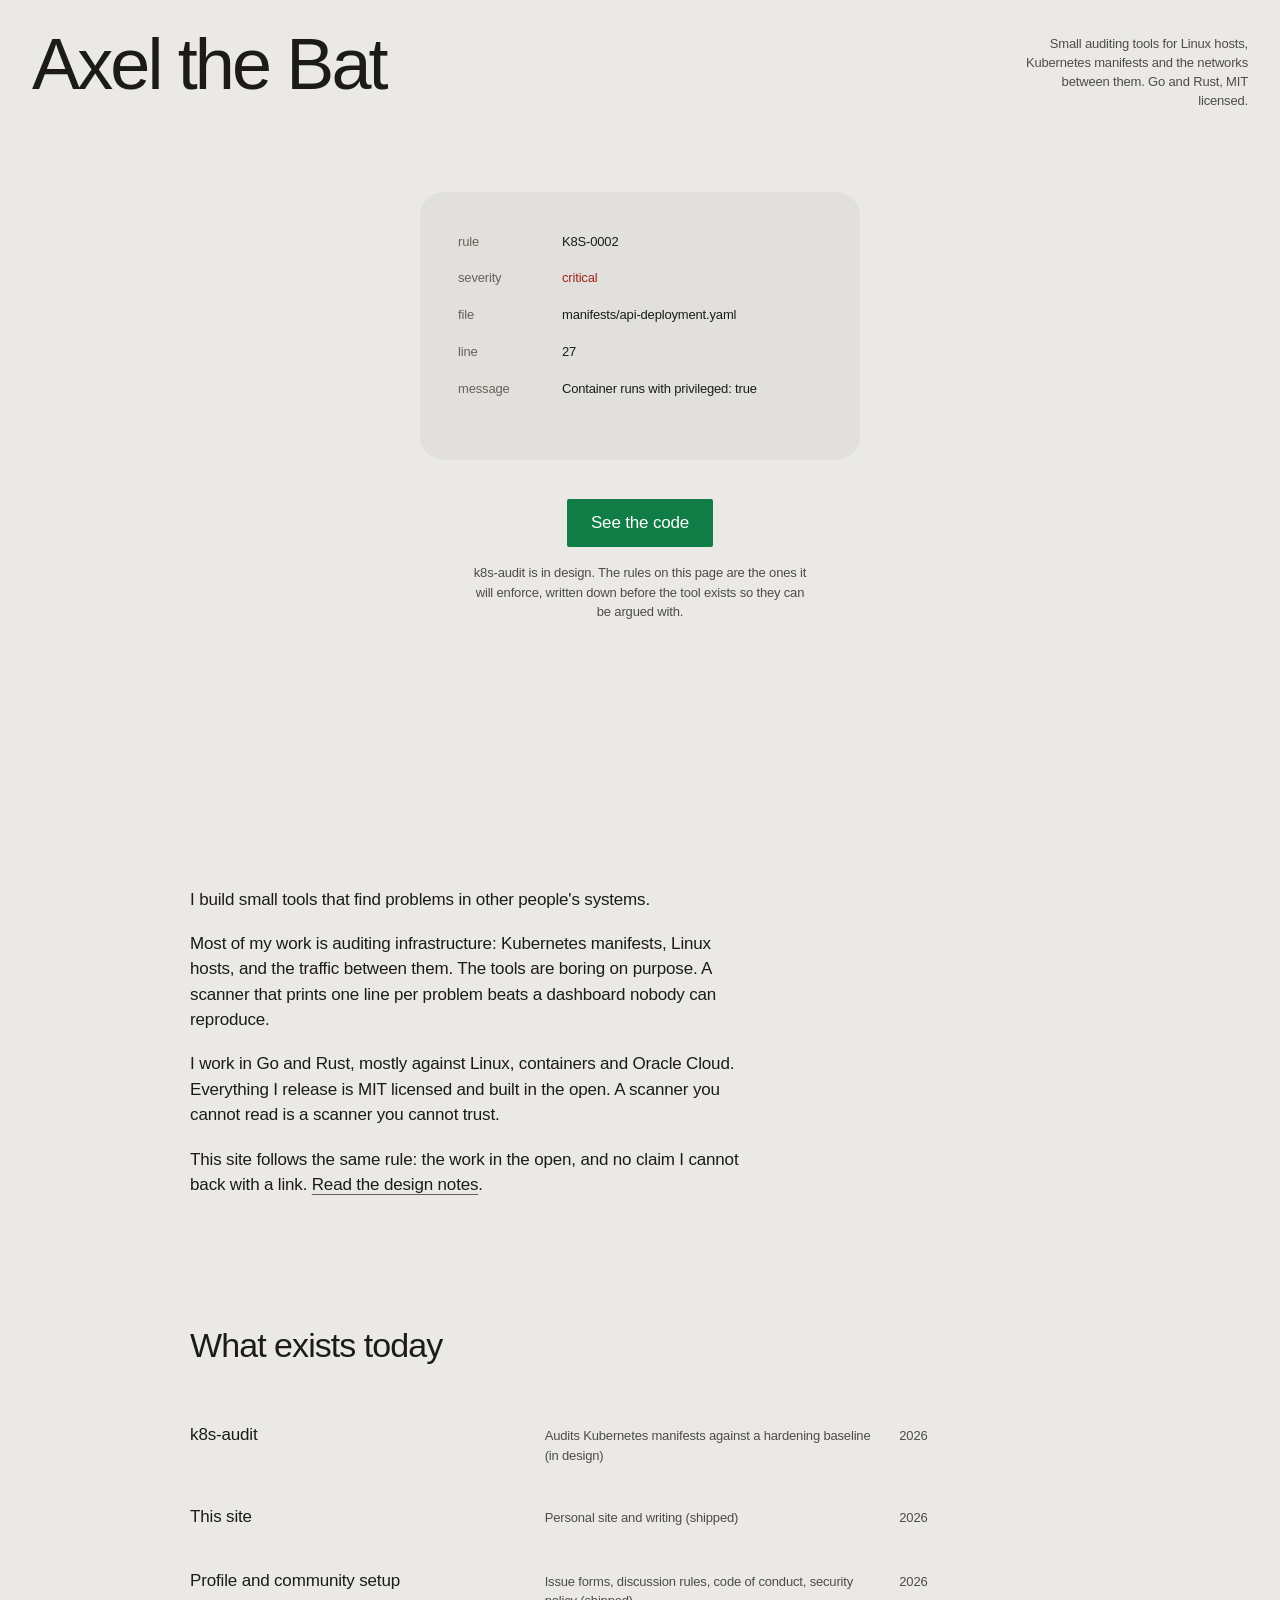
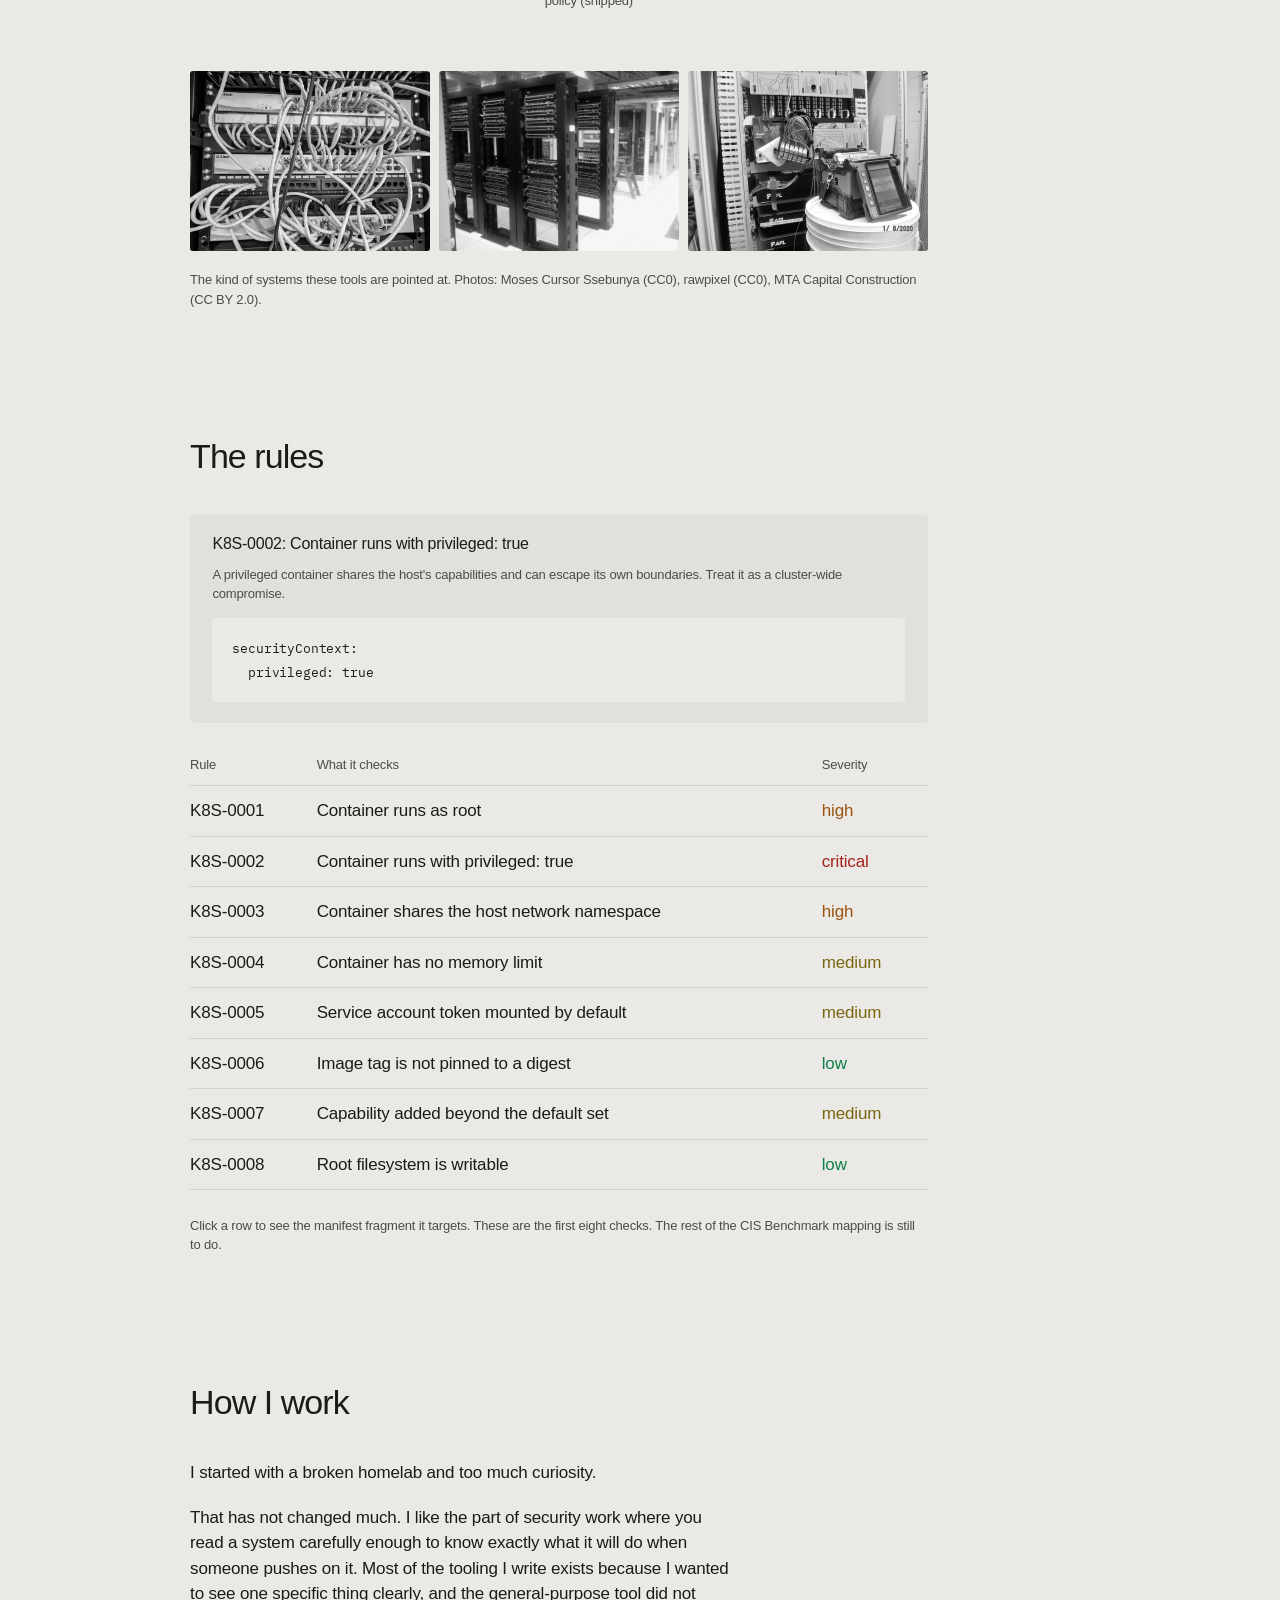
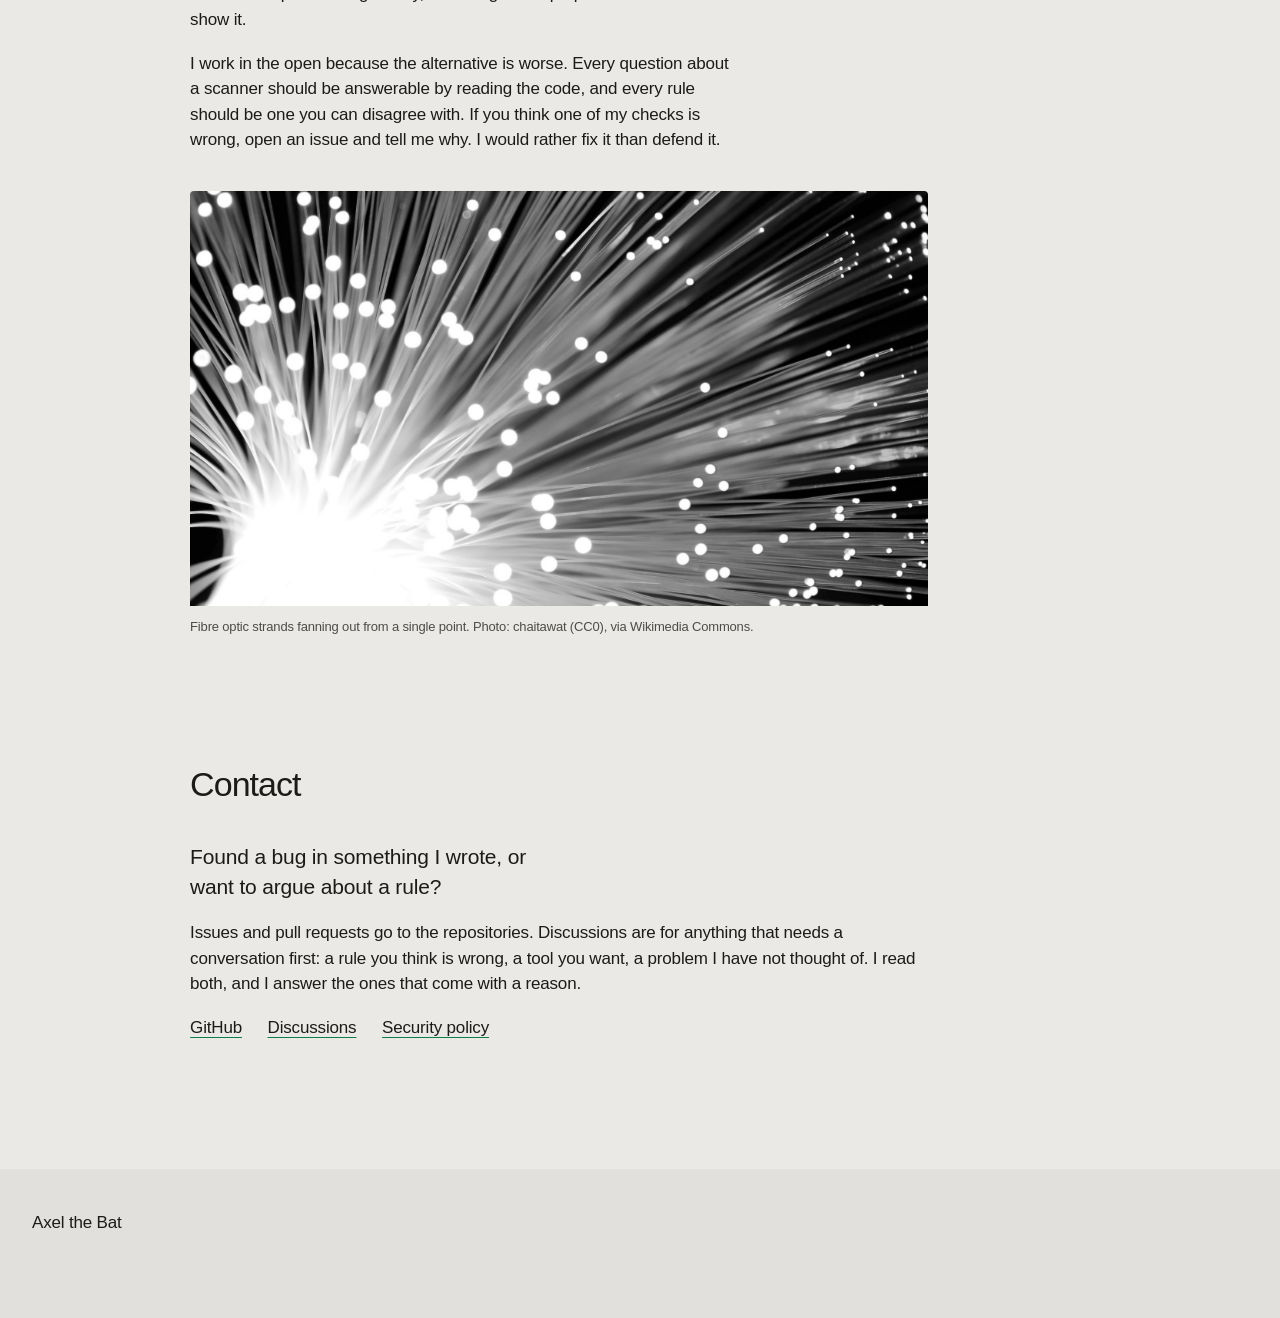
==== index.html @ c0fb5210 "Add personal site and the first design note Home page built around a finding from the k8s-audit rule" ====
<!DOCTYPE html>
<html lang="en">
<head>
<meta charset="utf-8">
<meta name="viewport" content="width=device-width, initial-scale=1">
<title>Axel the Bat: security tooling for Linux, Kubernetes and networks</title>
<meta name="description" content="Axel builds small auditing tools in Go and Rust for Linux hosts, Kubernetes manifests and the networks between them. Everything MIT licensed and built in the open.">
<meta property="og:type" content="website">
<meta property="og:title" content="Axel the Bat: security tooling">
<meta property="og:description" content="Small auditing tools for Linux, Kubernetes and networks. Go and Rust, MIT licensed.">
<meta name="theme-color" content="#eae9e6">

<link rel="preconnect" href="https://api.fontshare.com">
<link rel="preconnect" href="https://cdn.fontshare.com" crossorigin>
<link href="https://api.fontshare.com/v2/css?f[]=switzer@400,500&display=swap" rel="stylesheet">
<link rel="preconnect" href="https://fonts.googleapis.com">
<link rel="preconnect" href="https://fonts.gstatic.com" crossorigin>
<link href="https://fonts.googleapis.com/css2?family=IBM+Plex+Mono:wght@400&display=swap" rel="stylesheet"> <!-- taste-skill-ignore: a monoespacada so e usada dentro de bloco de codigo real -->
<link rel="stylesheet" href="assets/style.css">
</head>
<body>

<div class="page">

  <header class="top">
    <h1 class="wordmark" data-reveal>Axel the Bat</h1>
    <p class="tagline" data-reveal>Small auditing tools for Linux hosts, Kubernetes manifests and the networks between them. Go and Rust, MIT licensed.</p>
  </header>

  <main>

    <section class="hero">
      <div class="plinth" data-reveal>

        <!-- finding: o formato de saida que o k8s-audit vai produzir -->
        <div class="finding" data-active="true">
          <dl>
            <div class="row"><dt>rule</dt><dd class="id">K8S-0002</dd></div>
            <div class="row"><dt>severity</dt><dd class="sev sev-critical">critical</dd></div>
            <div class="row"><dt>file</dt><dd>manifests/api-deployment.yaml</dd></div>
            <div class="row"><dt>line</dt><dd>27</dd></div>
            <div class="row"><dt>message</dt><dd>Container runs with privileged: true</dd></div>
          </dl>
        </div>

        <div class="finding">
          <dl>
            <div class="row"><dt>rule</dt><dd class="id">K8S-0003</dd></div>
            <div class="row"><dt>severity</dt><dd class="sev sev-high">high</dd></div>
            <div class="row"><dt>file</dt><dd>manifests/api-deployment.yaml</dd></div>
            <div class="row"><dt>line</dt><dd>28</dd></div>
            <div class="row"><dt>message</dt><dd>Container shares the host network namespace</dd></div>
          </dl>
        </div>

        <div class="finding">
          <dl>
            <div class="row"><dt>rule</dt><dd class="id">K8S-0004</dd></div>
            <div class="row"><dt>severity</dt><dd class="sev sev-medium">medium</dd></div>
            <div class="row"><dt>file</dt><dd>manifests/api-deployment.yaml</dd></div>
            <div class="row"><dt>line</dt><dd>34</dd></div>
            <div class="row"><dt>message</dt><dd>Container has no memory limit</dd></div>
          </dl>
        </div>

      </div>

      <a class="hero-action" href="https://github.com/Axelthebat" data-reveal>See the code</a>
      <p class="hero-note" data-reveal>k8s-audit is in design. The rules on this page are the ones it will enforce, written down before the tool exists so they can be argued with.</p>
    </section>

    <section class="section intro">
      <div class="column">
        <p data-reveal>I build small tools that find problems in other people's systems.</p>
        <p data-reveal>Most of my work is auditing infrastructure: Kubernetes manifests, Linux hosts, and the traffic between them. The tools are boring on purpose. A scanner that prints one line per problem beats a dashboard nobody can reproduce.</p>
        <p data-reveal>I work in Go and Rust, mostly against Linux, containers and Oracle Cloud. Everything I release is MIT licensed and built in the open. A scanner you cannot read is a scanner you cannot trust.</p>
        <p data-reveal>This site follows the same rule: the work in the open, and no claim I cannot back with a link. <a href="blog/">Read the design notes</a>.</p>
      </div>
    </section>

    <section class="section">
      <h2 data-reveal>What exists today</h2>
      <div class="ledger">
        <div class="ledger-row" data-reveal>
          <span class="name">k8s-audit</span>
          <span class="kind">Audits Kubernetes manifests against a hardening baseline (in design)</span>
          <span class="year">2026</span>
        </div>
        <div class="ledger-row" data-reveal>
          <span class="name">This site</span>
          <span class="kind">Personal site and writing (shipped)</span>
          <span class="year">2026</span>
        </div>
        <div class="ledger-row" data-reveal>
          <span class="name">Profile and community setup</span>
          <span class="kind">Issue forms, discussion rules, code of conduct, security policy (shipped)</span>
          <span class="year">2026</span>
        </div>

        <div class="strip">
          <figure data-reveal>
            <img src="assets/a-messy-network-server-room-showing-wires.jpg" width="1542" height="2048" loading="lazy" decoding="async" alt="A rack of network switches with dozens of white ethernet cables patched into the front panel">
          </figure>
          <figure data-reveal>
            <img src="assets/free-computer-server-room-image.webp" width="1024" height="768" loading="lazy" decoding="async" alt="Rows of black server racks with blue cabling in a data centre">
          </figure>
          <figure data-reveal>
            <img src="assets/splicing-of-the-fiber-optic-cables-for.jpg" width="1920" height="1440" loading="lazy" decoding="async" alt="A fibre optic patch panel with a fibre fusion splicer open in front of it">
          </figure>
        </div>
        <p class="small muted" style="margin-top:1.2rem">The kind of systems these tools are pointed at. Photos: Moses Cursor Ssebunya (CC0), rawpixel (CC0), MTA Capital Construction (CC BY 2.0).</p>
      </div>
    </section>

    <section class="section">
      <h2 data-reveal>The rules</h2>
      <div class="ledger">
        <div class="rule-detail" id="rule-detail" data-reveal>
          <h3 id="detail-title">K8S-0002: Container runs with privileged: true</h3>
          <p class="small muted" id="detail-message">A privileged container shares the host's capabilities and can escape its own boundaries. Treat it as a cluster-wide compromise.</p>
          <pre><code id="detail-fragment">securityContext:
  privileged: true</code></pre>
        </div>

        <table class="rules" data-reveal>
          <thead>
            <tr><th scope="col">Rule</th><th scope="col">What it checks</th><th scope="col">Severity</th></tr>
          </thead>
          <tbody id="rules-body">
            <tr data-rule="K8S-0001" data-severity="high" data-check="Container runs as root" data-message="The container starts as uid 0. Give it a runAsNonRoot user instead." data-fragment="securityContext:
  runAsUser: 0">
              <td class="rid">K8S-0001</td><td>Container runs as root</td><td class="sev sev-high">high</td>
            </tr>
            <tr data-rule="K8S-0002" data-severity="critical" data-check="Container runs with privileged: true" data-message="A privileged container shares the host's capabilities and can escape its own boundaries. Treat it as a cluster-wide compromise." data-fragment="securityContext:
  privileged: true">
              <td class="rid">K8S-0002</td><td>Container runs with privileged: true</td><td class="sev sev-critical">critical</td>
            </tr>
            <tr data-rule="K8S-0003" data-severity="high" data-check="Container shares the host network namespace" data-message="hostNetwork: true puts the container directly on the node's interfaces, with no network policy able to separate it." data-fragment="spec:
  hostNetwork: true">
              <td class="rid">K8S-0003</td><td>Container shares the host network namespace</td><td class="sev sev-high">high</td>
            </tr>
            <tr data-rule="K8S-0004" data-severity="medium" data-check="Container has no memory limit" data-message="Without a limit one process can exhaust the node's memory and take every pod on it down." data-fragment="resources:
  limits:
    memory: 512Mi">
              <td class="rid">K8S-0004</td><td>Container has no memory limit</td><td class="sev sev-medium">medium</td>
            </tr>
            <tr data-rule="K8S-0005" data-severity="medium" data-check="Service account token mounted by default" data-message="The default token is readable by anything that can exec into the container. Turn the automount off." data-fragment="automountServiceAccountToken: false">
              <td class="rid">K8S-0005</td><td>Service account token mounted by default</td><td class="sev sev-medium">medium</td>
            </tr>
            <tr data-rule="K8S-0006" data-severity="low" data-check="Image tag is not pinned to a digest" data-message="A floating tag means the image that runs today may not be the image that runs tomorrow." data-fragment="image: ghcr.io/acme/api:latest">
              <td class="rid">K8S-0006</td><td>Image tag is not pinned to a digest</td><td class="sev sev-low">low</td>
            </tr>
            <tr data-rule="K8S-0007" data-severity="medium" data-check="Capability added beyond the default set" data-message="Extra capabilities widen the attack surface of a container escape. Add only what the workload needs." data-fragment="securityContext:
  capabilities:
    add: [NET_ADMIN]">
              <td class="rid">K8S-0007</td><td>Capability added beyond the default set</td><td class="sev sev-medium">medium</td>
            </tr>
            <tr data-rule="K8S-0008" data-severity="low" data-check="Root filesystem is writable" data-message="readOnlyRootFilesystem removes the usual place a dropped payload is written and executed from." data-fragment="securityContext:
  readOnlyRootFilesystem: false">
              <td class="rid">K8S-0008</td><td>Root filesystem is writable</td><td class="sev sev-low">low</td>
            </tr>
          </tbody>
        </table>
        <p class="small muted">Click a row to see the manifest fragment it targets. These are the first eight checks. The rest of the CIS Benchmark mapping is still to do.</p>
      </div>
    </section>

    <section class="section">
      <h2 data-reveal>How I work</h2>
      <div class="ledger">
        <div class="letter">
          <p data-reveal>I started with a broken homelab and too much curiosity.</p>
          <p data-reveal>That has not changed much. I like the part of security work where you read a system carefully enough to know exactly what it will do when someone pushes on it. Most of the tooling I write exists because I wanted to see one specific thing clearly, and the general-purpose tool did not show it.</p>
          <p data-reveal>I work in the open because the alternative is worse. Every question about a scanner should be answerable by reading the code, and every rule should be one you can disagree with. If you think one of my checks is wrong, open an issue and tell me why. I would rather fix it than defend it.</p>
        </div>

        <figure class="figure-wide" data-reveal>
          <img src="assets/fiber-optical-cable.jpg" width="1920" height="1280" loading="lazy" decoding="async" alt="A bundle of fibre optic strands fanning out from a bright point, lit against a dark background">
          <figcaption>Fibre optic strands fanning out from a single point. Photo: chaitawat (CC0), via Wikimedia Commons.</figcaption>
        </figure>
      </div>
    </section>

    <section class="section">
      <h2 data-reveal>Contact</h2>
      <div class="ledger">
        <p class="contact-line" data-reveal>Found a bug in something I wrote, or want to argue about a rule?</p>
        <p data-reveal>Issues and pull requests go to the repositories. Discussions are for anything that needs a conversation first: a rule you think is wrong, a tool you want, a problem I have not thought of. I read both, and I answer the ones that come with a reason.</p>
        <div class="contact-links" data-reveal>
          <a href="https://github.com/Axelthebat">GitHub</a>
          <a href="https://github.com/Axelthebat/Axelthebat/discussions">Discussions</a>
          <a href="https://github.com/Axelthebat/Axelthebat/security/policy">Security policy</a>
        </div>
      </div>
    </section>

  </main>

</div>

<footer class="footer">
  <div class="page">
    <span class="footer-name" data-reveal>Axel the Bat</span>
    <span class="footer-note" data-reveal>Brazil. Plain HTML, CSS and one script file, no build step.</span>
  </div>
</footer>

<script src="assets/site.js" defer></script>
</body>
</html>
---- assets/style.css ----
/* Site do Axel the Bat. Paleta de osso com um acento verde.
   Switzer no texto, uma monoespacada so dentro de bloco de codigo. */

:root {
  color-scheme: light;

  /* cor */
  --bg: #eae9e6;
  --surface: #e1e0dc;
  --surface-2: #d3d2cd;
  --ink: #1c1b19;
  --muted: #4e4c47;
  --faint: #656359;
  --accent: #0f7d45;
  --accent-ink: #ffffff;

  /* severidade: dado, nao decoracao */
  --sev-critical: #a3231b;
  --sev-high: #99550f;
  --sev-medium: #7a6510;
  --sev-low: #0f7d45;

  /* tipo */
  --step-small: 0.8125rem;
  --step-body: 1.0625rem;
  --step-lead: 1.3125rem;
  --step-head: clamp(1.5rem, 1.15rem + 1.5vw, 2.125rem);
  --step-display: clamp(2.75rem, 1.5rem + 4.2vw, 4.5rem);

  --sans: "Switzer", -apple-system, BlinkMacSystemFont, "Segoe UI", Helvetica, Arial, sans-serif;

  /* medida */
  --gutter: 32px;
  --offset: 13%;
}

@media (max-width: 640px) {
  :root { --gutter: 20px; --offset: 0; }
}

* { box-sizing: border-box; }

html { -webkit-text-size-adjust: 100%; scroll-behavior: smooth; }

body {
  margin: 0;
  background: var(--bg);
  color: var(--ink);
  font-family: var(--sans);
  font-size: var(--step-body);
  line-height: 1.5;
  letter-spacing: -0.01em;
  -webkit-font-smoothing: antialiased;
  text-rendering: optimizeLegibility;
}

a { color: var(--ink); text-decoration: underline; text-decoration-color: var(--faint); text-underline-offset: 4px; }
a:hover { text-decoration-color: var(--accent); }

:focus-visible {
  outline: 2px solid var(--accent);
  outline-offset: 3px;
  border-radius: 2px;
}

img { max-width: 100%; height: auto; display: block; }

/* a monoespacada aparece so dentro de bloco de codigo real */
code, pre { font-family: "IBM Plex Mono", ui-monospace, SFMono-Regular, Menlo, Consolas, monospace; font-size: 0.875em; }

code {
  background: var(--surface);
  padding: 0.1em 0.34em;
  border-radius: 3px;
}

pre {
  background: var(--surface);
  padding: 18px 20px;
  border-radius: 4px;
  overflow-x: auto;
  line-height: 1.6;
}
pre code { background: none; padding: 0; }

h1, h2, h3 {
  font-weight: 500;
  line-height: 1.15;
  letter-spacing: -0.028em;
  margin: 0;
}
h1 { font-size: var(--step-head); }
h2 { font-size: var(--step-head); }
h3 { font-size: var(--step-body); letter-spacing: -0.015em; }

p { margin: 0 0 1.1em; }
p:last-child { margin-bottom: 0; }

ul { margin: 0 0 1.1em; padding-left: 1.2em; }
li { margin-bottom: 0.35em; }
li::marker { color: var(--faint); }

.lead { font-size: var(--step-lead); line-height: 1.45; }
.muted { color: var(--muted); }
.small { font-size: var(--step-small); }

/* estrutura */

.page { padding: 0 var(--gutter); }

/* coluna de texto: measure curto, alinhada a 13% da viewport */
.column { max-width: 58ch; margin-left: var(--offset); }

/* coluna larga: tabelas, fotos e listas */
.ledger { max-width: 78ch; margin-left: var(--offset); }

@media (max-width: 900px) {
  .column, .ledger { margin-left: 0; }
}

.section { padding: 6rem 0 0; }

@media (min-width: 900px) {
  .section { padding: 8rem 0 0; }
}

.section > h2 { margin-bottom: 2.4rem; max-width: 78ch; margin-left: var(--offset); }

/* cabecalho */

.top {
  display: flex;
  align-items: flex-start;
  justify-content: space-between;
  gap: 2.5rem;
  padding: 1.8rem 0 0;
}

.wordmark {
  font-size: var(--step-display);
  font-weight: 500;
  line-height: 0.98;
  letter-spacing: -0.04em;
  text-decoration: none;
  color: var(--ink);
  margin: 0;
}
.wordmark:hover { text-decoration: none; color: var(--accent); }

.tagline {
  font-size: var(--step-small);
  line-height: 1.45;
  color: var(--muted);
  max-width: 32ch;
  text-align: right;
  margin: 0.4rem 0 0;
}

@media (max-width: 760px) {
  .top { flex-direction: column; gap: 1rem; }
  .tagline { text-align: left; max-width: 46ch; margin: 0; }
}

/* heroi */

.hero {
  display: flex;
  flex-direction: column;
  align-items: center;
  min-height: 72vh;
  padding: 6vh 0 0;
}

@media (min-width: 900px) {
  .hero { padding-top: 9vh; }
}

.plinth {
  width: min(440px, 74vw);
  min-height: 200px;
  background: var(--surface);
  border-radius: 24px;
  padding: 32px 38px;
  display: grid;
}

.finding {
  grid-area: 1 / 1;
  align-content: start;
  opacity: 0;
  transition: opacity 420ms ease;
  pointer-events: none;
}

.finding[data-active="true"] { opacity: 1; pointer-events: auto; }

.finding dl { margin: 0; }

.finding .row {
  display: grid;
  grid-template-columns: 5.5rem 1fr;
  gap: 0.1rem 1rem;
  padding: 0.5rem 0;
}

.finding dt {
  font-size: var(--step-small);
  color: var(--faint);
  line-height: 1.6;
}

.finding dd {
  margin: 0;
  font-size: var(--step-small);
  line-height: 1.6;
  overflow-wrap: anywhere;
}

.finding .id { font-weight: 500; }
.finding .sev { font-weight: 500; }
.sev-critical { color: var(--sev-critical); }
.sev-high { color: var(--sev-high); }
.sev-medium { color: var(--sev-medium); }
.sev-low { color: var(--sev-low); }

.hero-action {
  margin-top: 2.4rem;
  display: inline-block;
  background: var(--accent);
  color: var(--accent-ink);
  font-size: var(--step-body);
  font-weight: 500;
  text-decoration: none;
  padding: 0.72rem 1.5rem;
  border-radius: 2px;
  transition: background 140ms ease, transform 140ms ease;
}
.hero-action:hover { background: #0b6337; text-decoration: none; transform: translateY(-1px); }

.hero-note {
  margin: 1rem 0 0;
  font-size: var(--step-small);
  color: var(--muted);
  text-align: center;
  max-width: 46ch;
}

/* introducao */

.intro p + p { margin-top: 0; }
.intro p:first-child { font-weight: 500; }

/* ledger de trabalhos */

.ledger-row {
  display: grid;
  grid-template-columns: 1fr 1fr auto;
  gap: 1rem;
  align-items: baseline;
  padding: 1.2rem 0.7rem;
  margin: 0 -0.7rem;
  transition: background 140ms ease;
}
.ledger-row:hover { background: var(--surface); }

.ledger-row .name { font-weight: 500; }
.ledger-row .name a { text-decoration: none; }
.ledger-row .name a:hover { color: var(--accent); }
.ledger-row .kind { font-size: var(--step-small); color: var(--muted); }
.ledger-row .year { font-size: var(--step-small); color: var(--muted); font-variant-numeric: tabular-nums; }

@media (max-width: 620px) {
  .ledger-row { grid-template-columns: 1fr auto; }
  .ledger-row .kind { grid-column: 1 / -1; }
}

.strip {
  display: grid;
  grid-template-columns: repeat(3, 1fr);
  gap: 0.6rem;
  margin-top: 2.6rem;
}

.strip figure { margin: 0; overflow: hidden; border-radius: 3px; }
.strip img {
  width: 100%;
  aspect-ratio: 4 / 3;
  object-fit: cover;
  filter: grayscale(1);
  transition: transform 400ms ease;
}
.strip figure:hover img { transform: scale(1.04); }

@media (max-width: 620px) {
  .strip { grid-template-columns: 1fr; }
}

/* tabela de regras */

.rules { width: 100%; border-collapse: collapse; margin: 0 0 1.6rem; }

.rules th {
  text-align: left;
  font-weight: 500;
  font-size: var(--step-small);
  color: var(--muted);
  padding: 0 1rem 0.7rem 0;
  border-bottom: 1px solid var(--surface-2);
}

.rules td {
  padding: 0.75rem 1rem 0.75rem 0;
  border-bottom: 1px solid var(--surface-2);
  vertical-align: top;
}

.rules tbody tr { cursor: pointer; }
.rules tbody tr:hover td,
.rules tbody tr[data-selected="true"] td { background: var(--surface); }
.rules tbody tr[data-selected="true"] td:first-child { color: var(--accent); }

.rules .rid { font-weight: 500; white-space: nowrap; }
.rules .sev { font-weight: 500; white-space: nowrap; }

.rule-detail {
  background: var(--surface);
  border-radius: 4px;
  padding: 1.3rem 1.4rem;
  margin-bottom: 2rem;
}
.rule-detail h3 { margin-bottom: 0.7rem; font-size: 1rem; }
.rule-detail pre { background: var(--bg); margin: 0.8rem 0 0; }

/* texto corrido */

.letter { max-width: 58ch; }
.letter p + p { margin-top: 0; }
.letter p:first-child { font-weight: 500; }

.figure-wide {
  margin: 2.4rem 0 0;
  max-width: 78ch;
  overflow: hidden;
  border-radius: 4px;
}
.figure-wide img {
  width: 100%;
  aspect-ratio: 16 / 9;
  object-fit: cover;
  filter: grayscale(1);
  animation: drift 26s ease-in-out infinite alternate;
}
.figure-wide figcaption {
  font-size: var(--step-small);
  color: var(--muted);
  margin-top: 0.7rem;
  line-height: 1.5;
}

/* a foto anda devagar, para a pagina nao ficar parada */
@keyframes drift {
  from { transform: scale(1); }
  to { transform: scale(1.07); }
}

/* contato */

.contact-line {
  font-size: var(--step-lead);
  line-height: 1.4;
  max-width: 32ch;
  margin-bottom: 1.2rem;
}

.contact-links { display: flex; flex-wrap: wrap; gap: 1.6rem; font-size: var(--step-body); }
.contact-links a { text-decoration-color: var(--accent); }

/* rodape */

.footer {
  margin-top: 8rem;
  background: var(--surface);
  padding: 2.6rem 0 3.2rem;
}

.footer-name {
  display: block;
  font-size: var(--step-body);
  color: var(--ink);
  margin-bottom: 0.35rem;
}

.footer-note { font-size: var(--step-small); color: var(--muted); }

/* utilitarios */

.visually-hidden {
  position: absolute;
  width: 1px; height: 1px;
  margin: -1px; padding: 0;
  overflow: hidden;
  clip: rect(0 0 0 0);
  white-space: nowrap;
  border: 0;
}

.back {
  display: inline-block;
  font-size: var(--step-small);
  color: var(--muted);
  text-decoration: none;
  margin-bottom: 2.4rem;
}
.back:hover { color: var(--accent); text-decoration: none; }

.post-list { list-style: none; padding: 0; margin: 0; max-width: 46ch; }
.post-list li { padding: 1.2rem 0.7rem; margin: 0 -0.7rem; transition: background 140ms ease; }
.post-list li:hover { background: var(--surface); }
.post-list a { font-weight: 500; text-decoration: none; }
.post-list a:hover { color: var(--accent); }
.post-list .when { display: block; font-size: var(--step-small); color: var(--muted); margin-top: 0.25rem; }

article { max-width: 78ch; margin-left: var(--offset); }

@media (max-width: 900px) {
  article { margin-left: 0; }
}

article h2 { margin: 3.4rem 0 1.2rem; }
article h3 { margin: 2.4rem 0 0.8rem; }
article .byline { font-size: var(--step-small); color: var(--muted); margin: 0.6rem 0 0; }
article .diagram { margin: 2rem 0 2.4rem; max-width: 100%; }
article .diagram img { width: 100%; height: auto; }
article .letter p { max-width: 58ch; }

/* movimento */

.reveal {
  opacity: 0;
  transform: translateY(16px);
  transition: opacity 560ms ease, transform 560ms cubic-bezier(0.22, 0.61, 0.36, 1);
}
.reveal.is-visible { opacity: 1; transform: none; }

@media (prefers-reduced-motion: reduce) {
  html { scroll-behavior: auto; }
  .reveal { opacity: 1; transform: none; transition: none; }
  .finding { transition: none; }
  .figure-wide img { animation: none; }
  .hero-action, .ledger-row, .post-list li, .strip img { transition: none; }
  .strip figure:hover img { transform: none; }
}
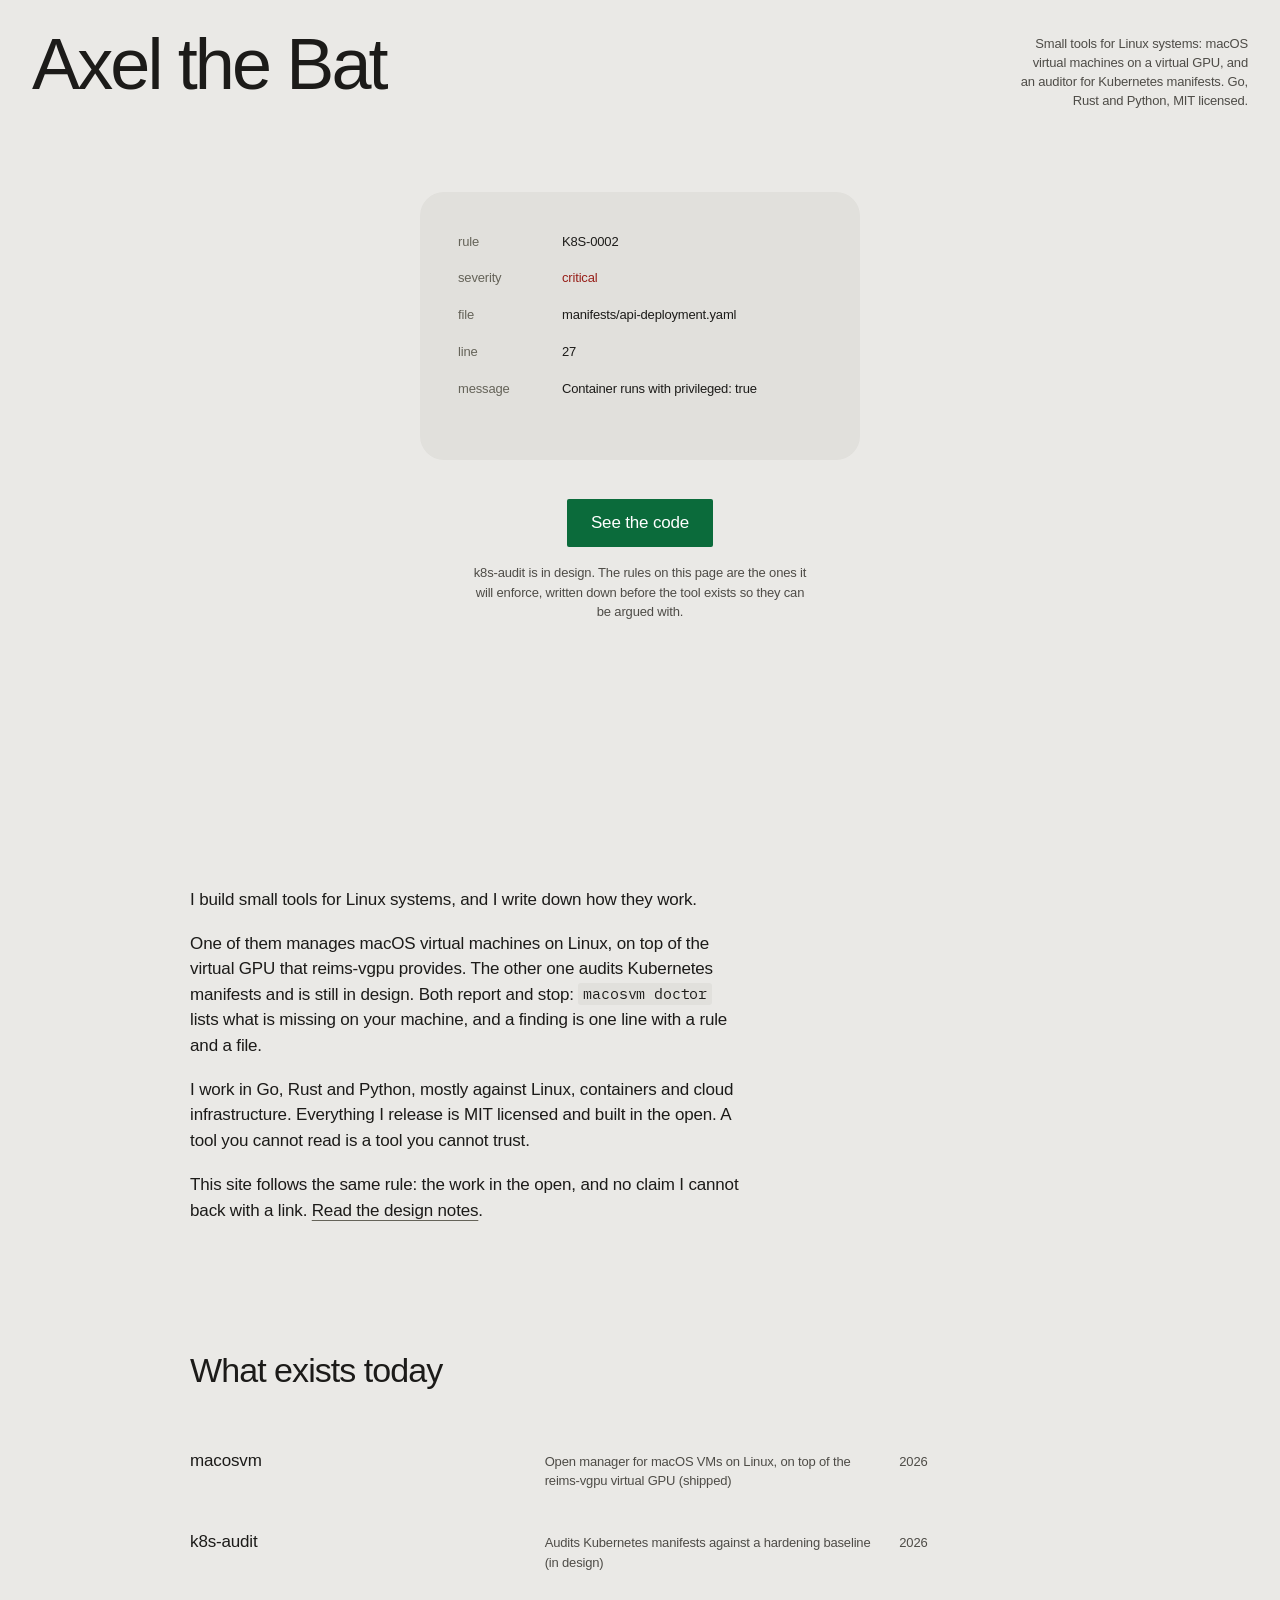
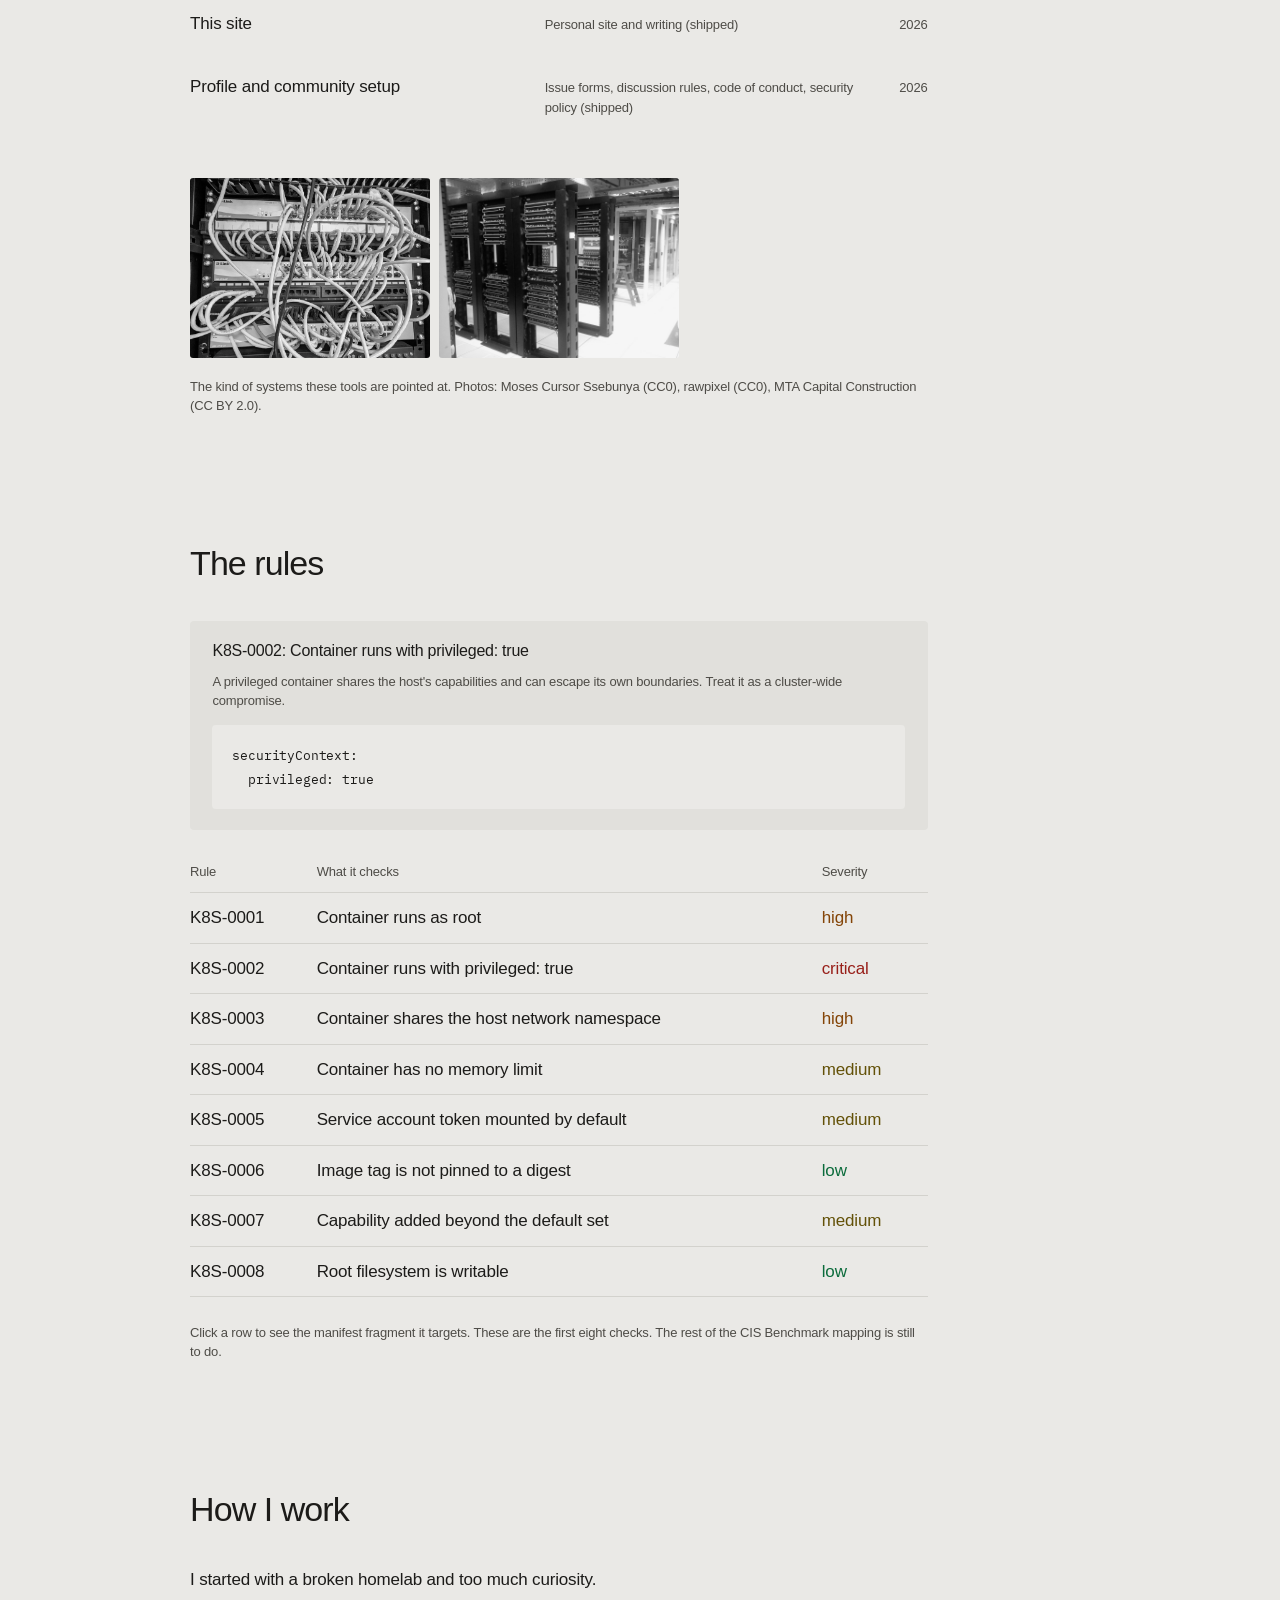
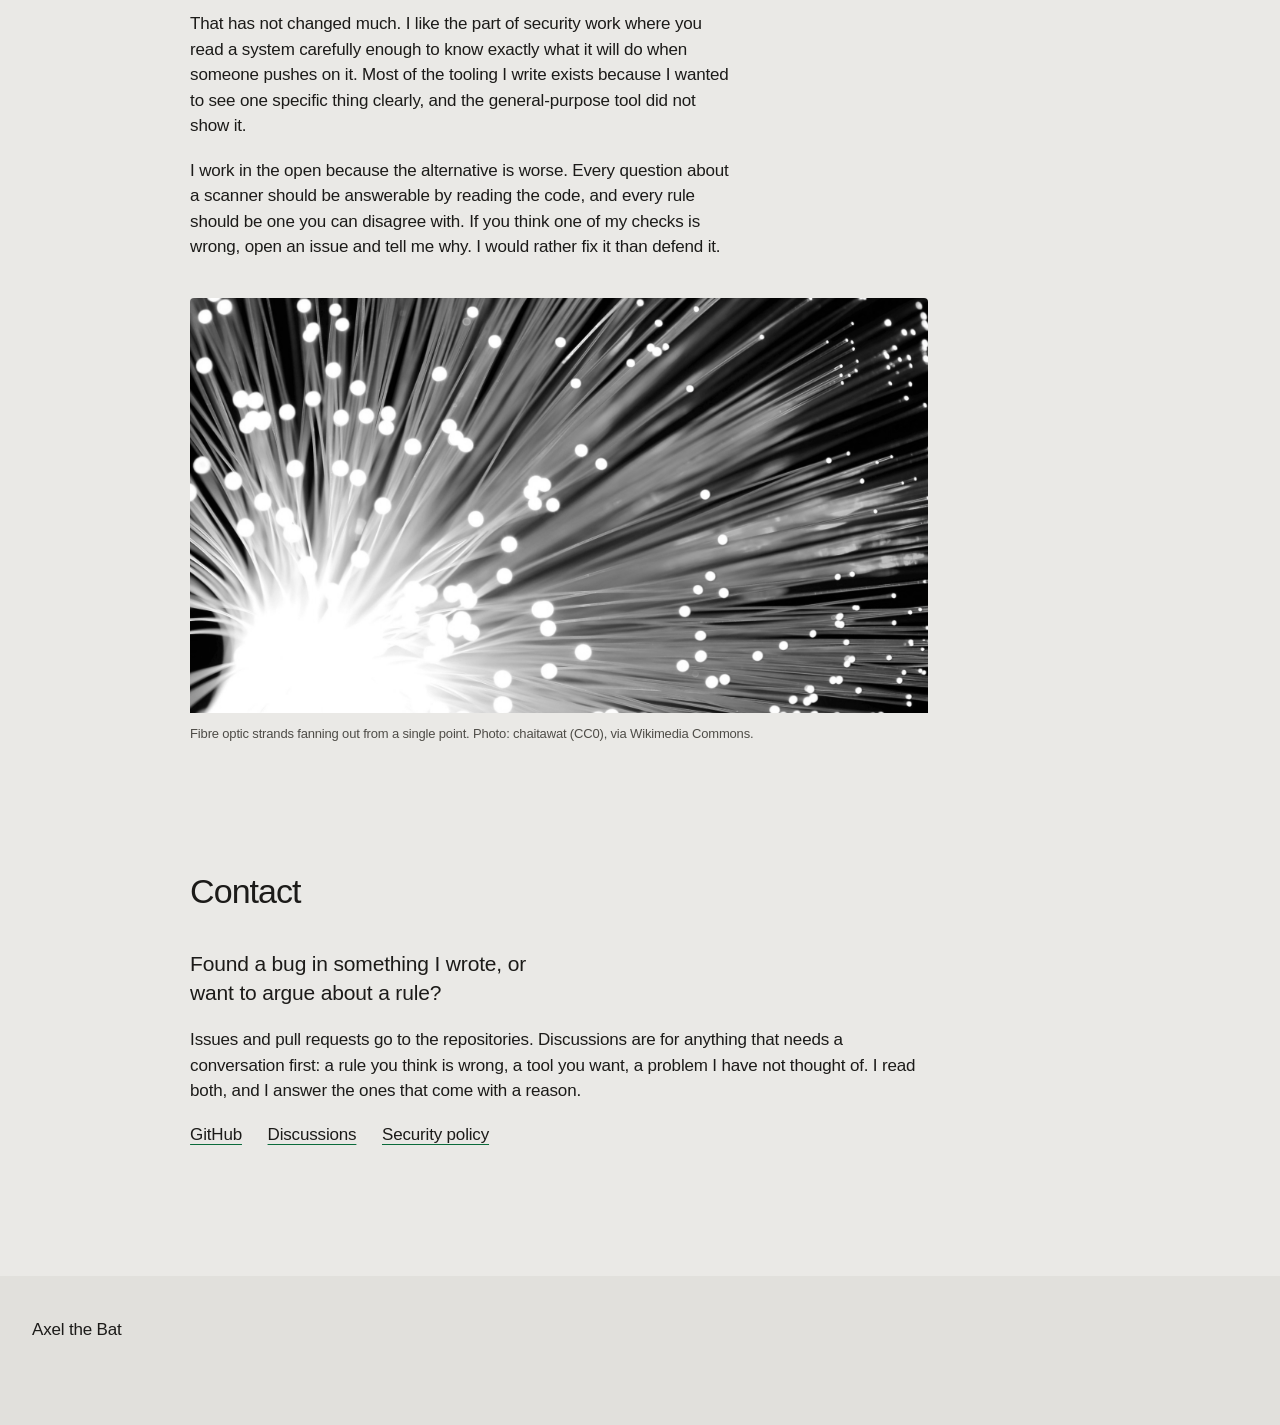
==== commit 67ec4dad: "Add macosvm to the project list and fix the introduction The site said it only did auditing, which s" ====
--- a/index.html
+++ b/index.html
@@ -3,11 +3,11 @@
 <head>
 <meta charset="utf-8">
 <meta name="viewport" content="width=device-width, initial-scale=1">
-<title>Axel the Bat: security tooling for Linux, Kubernetes and networks</title>
-<meta name="description" content="Axel builds small auditing tools in Go and Rust for Linux hosts, Kubernetes manifests and the networks between them. Everything MIT licensed and built in the open.">
+<title>Axel the Bat: tools for Linux systems</title>
+<meta name="description" content="Axel builds small tools for Linux systems: macOS virtual machines on a virtual GPU, and an auditor for Kubernetes manifests. Go, Rust and Python, MIT licensed.">
 <meta property="og:type" content="website">
-<meta property="og:title" content="Axel the Bat: security tooling">
-<meta property="og:description" content="Small auditing tools for Linux, Kubernetes and networks. Go and Rust, MIT licensed.">
+<meta property="og:title" content="Axel the Bat: tools for Linux systems">
+<meta property="og:description" content="macOS VMs on Linux with a virtual GPU, and a Kubernetes manifest auditor. Go, Rust and Python, MIT licensed.">
 <meta name="theme-color" content="#eae9e6">
 
 <link rel="preconnect" href="https://api.fontshare.com">
@@ -24,7 +24,7 @@
 
   <header class="top">
     <h1 class="wordmark" data-reveal>Axel the Bat</h1>
-    <p class="tagline" data-reveal>Small auditing tools for Linux hosts, Kubernetes manifests and the networks between them. Go and Rust, MIT licensed.</p>
+    <p class="tagline" data-reveal>Small tools for Linux systems: macOS virtual machines on a virtual GPU, and an auditor for Kubernetes manifests. Go, Rust and Python, MIT licensed.</p>
   </header>
 
   <main>
@@ -71,9 +71,9 @@
 
     <section class="section intro">
       <div class="column">
-        <p data-reveal>I build small tools that find problems in other people's systems.</p>
-        <p data-reveal>Most of my work is auditing infrastructure: Kubernetes manifests, Linux hosts, and the traffic between them. The tools are boring on purpose. A scanner that prints one line per problem beats a dashboard nobody can reproduce.</p>
-        <p data-reveal>I work in Go and Rust, mostly against Linux, containers and Oracle Cloud. Everything I release is MIT licensed and built in the open. A scanner you cannot read is a scanner you cannot trust.</p>
+        <p data-reveal>I build small tools for Linux systems, and I write down how they work.</p>
+        <p data-reveal>One of them manages macOS virtual machines on Linux, on top of the virtual GPU that reims-vgpu provides. The other one audits Kubernetes manifests and is still in design. Both report and stop: <code>macosvm doctor</code> lists what is missing on your machine, and a finding is one line with a rule and a file.</p>
+        <p data-reveal>I work in Go, Rust and Python, mostly against Linux, containers and cloud infrastructure. Everything I release is MIT licensed and built in the open. A tool you cannot read is a tool you cannot trust.</p>
         <p data-reveal>This site follows the same rule: the work in the open, and no claim I cannot back with a link. <a href="blog/">Read the design notes</a>.</p>
       </div>
     </section>
@@ -81,6 +81,11 @@
     <section class="section">
       <h2 data-reveal>What exists today</h2>
       <div class="ledger">
+        <div class="ledger-row" data-reveal>
+          <span class="name"><a href="https://github.com/Axelthebat/macos-vm-manager">macosvm</a></span>
+          <span class="kind">Open manager for macOS VMs on Linux, on top of the reims-vgpu virtual GPU (shipped)</span>
+          <span class="year">2026</span>
+        </div>
         <div class="ledger-row" data-reveal>
           <span class="name">k8s-audit</span>
           <span class="kind">Audits Kubernetes manifests against a hardening baseline (in design)</span>
--- a/assets/style.css
+++ b/assets/style.css
@@ -11,14 +11,14 @@
   --ink: #1c1b19;
   --muted: #4e4c47;
   --faint: #656359;
-  --accent: #0f7d45;
+  --accent: #0b6b3b;
   --accent-ink: #ffffff;
 
   /* severidade: dado, nao decoracao */
-  --sev-critical: #a3231b;
-  --sev-high: #99550f;
-  --sev-medium: #7a6510;
-  --sev-low: #0f7d45;
+  --sev-critical: #98201a;
+  --sev-high: #844508;
+  --sev-medium: #635108;
+  --sev-low: #0b6b3b;
 
   /* tipo */
   --step-small: 0.8125rem;
@@ -235,7 +235,7 @@
   border-radius: 2px;
   transition: background 140ms ease, transform 140ms ease;
 }
-.hero-action:hover { background: #0b6337; text-decoration: none; transform: translateY(-1px); }
+.hero-action:hover { background: #084f2d; text-decoration: none; transform: translateY(-1px); }
 
 .hero-note {
   margin: 1rem 0 0;
@@ -432,6 +432,9 @@
 article .diagram { margin: 2rem 0 2.4rem; max-width: 100%; }
 article .diagram img { width: 100%; height: auto; }
 article .letter p { max-width: 58ch; }
+article p, article li { max-width: 64ch; }
+article .strip { max-width: 78ch; }
+article .post-action { margin: 1.6rem 0 0; }
 
 /* movimento */
 
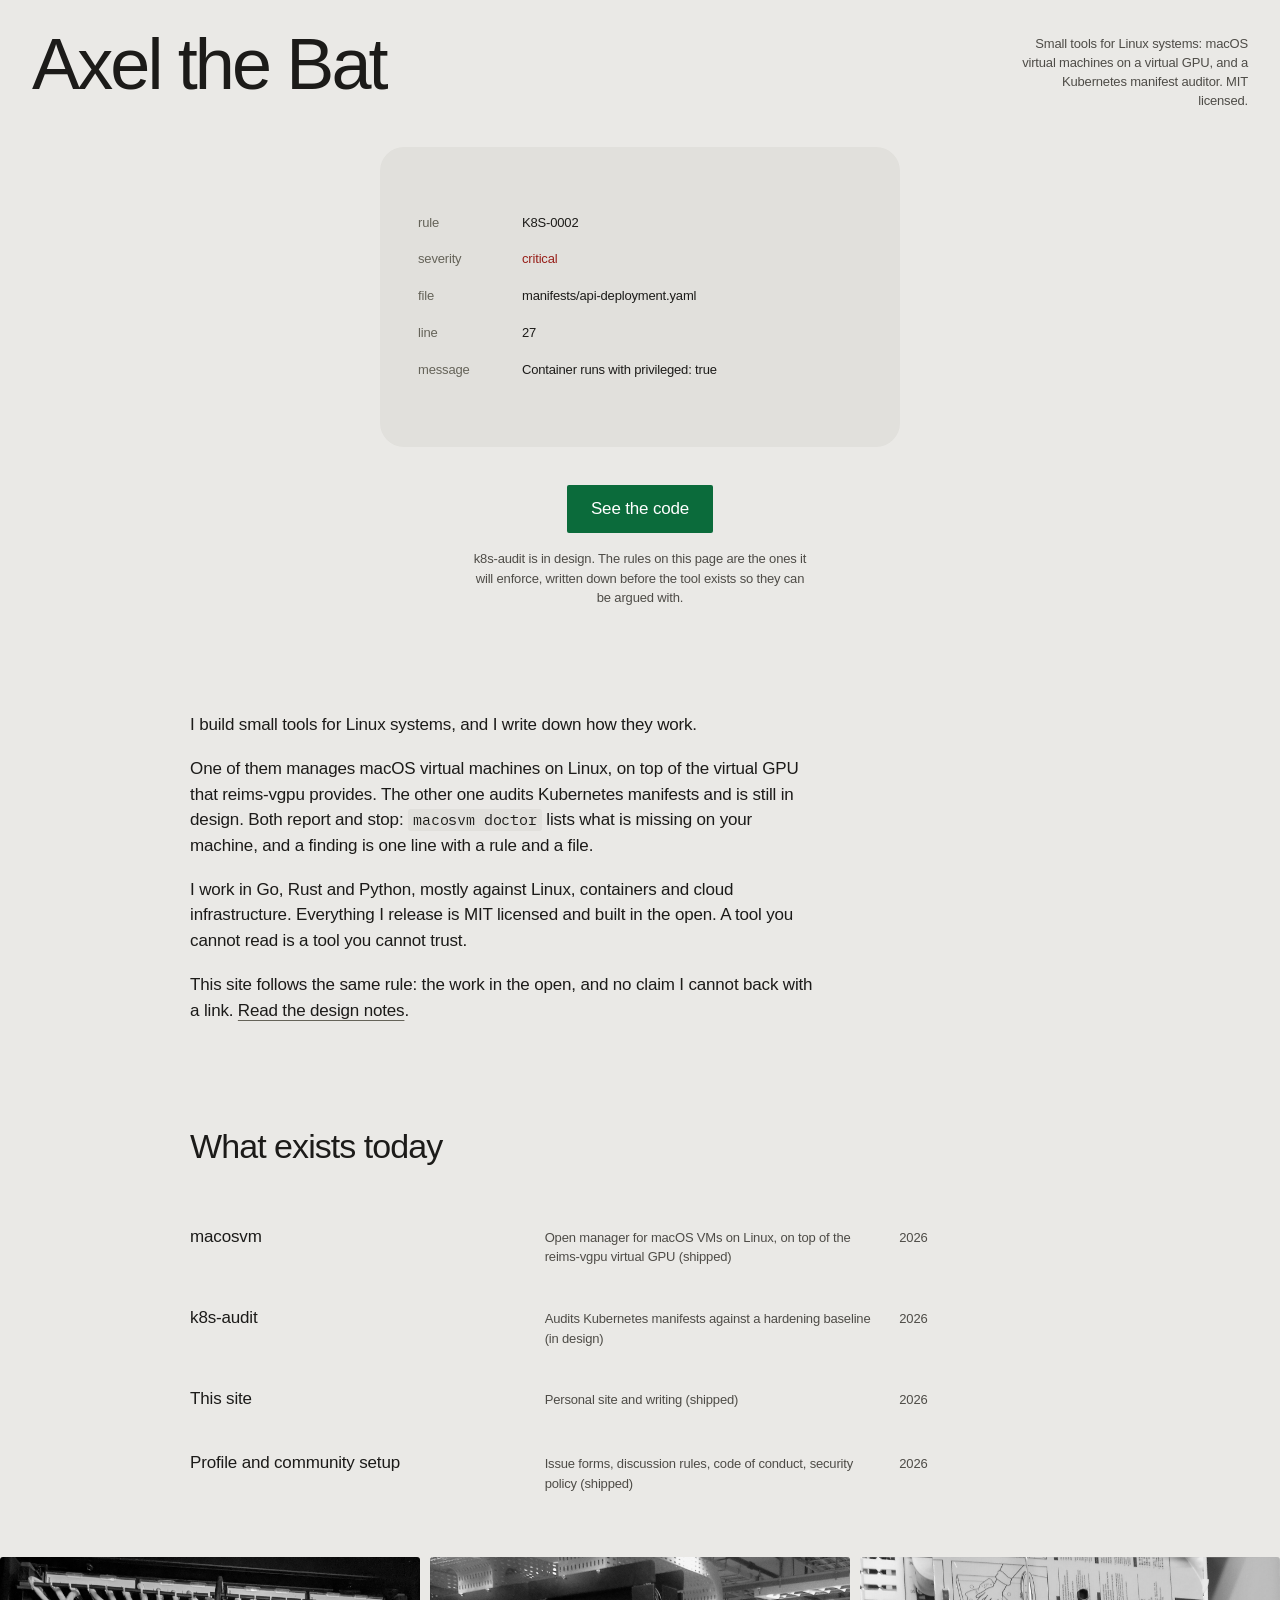
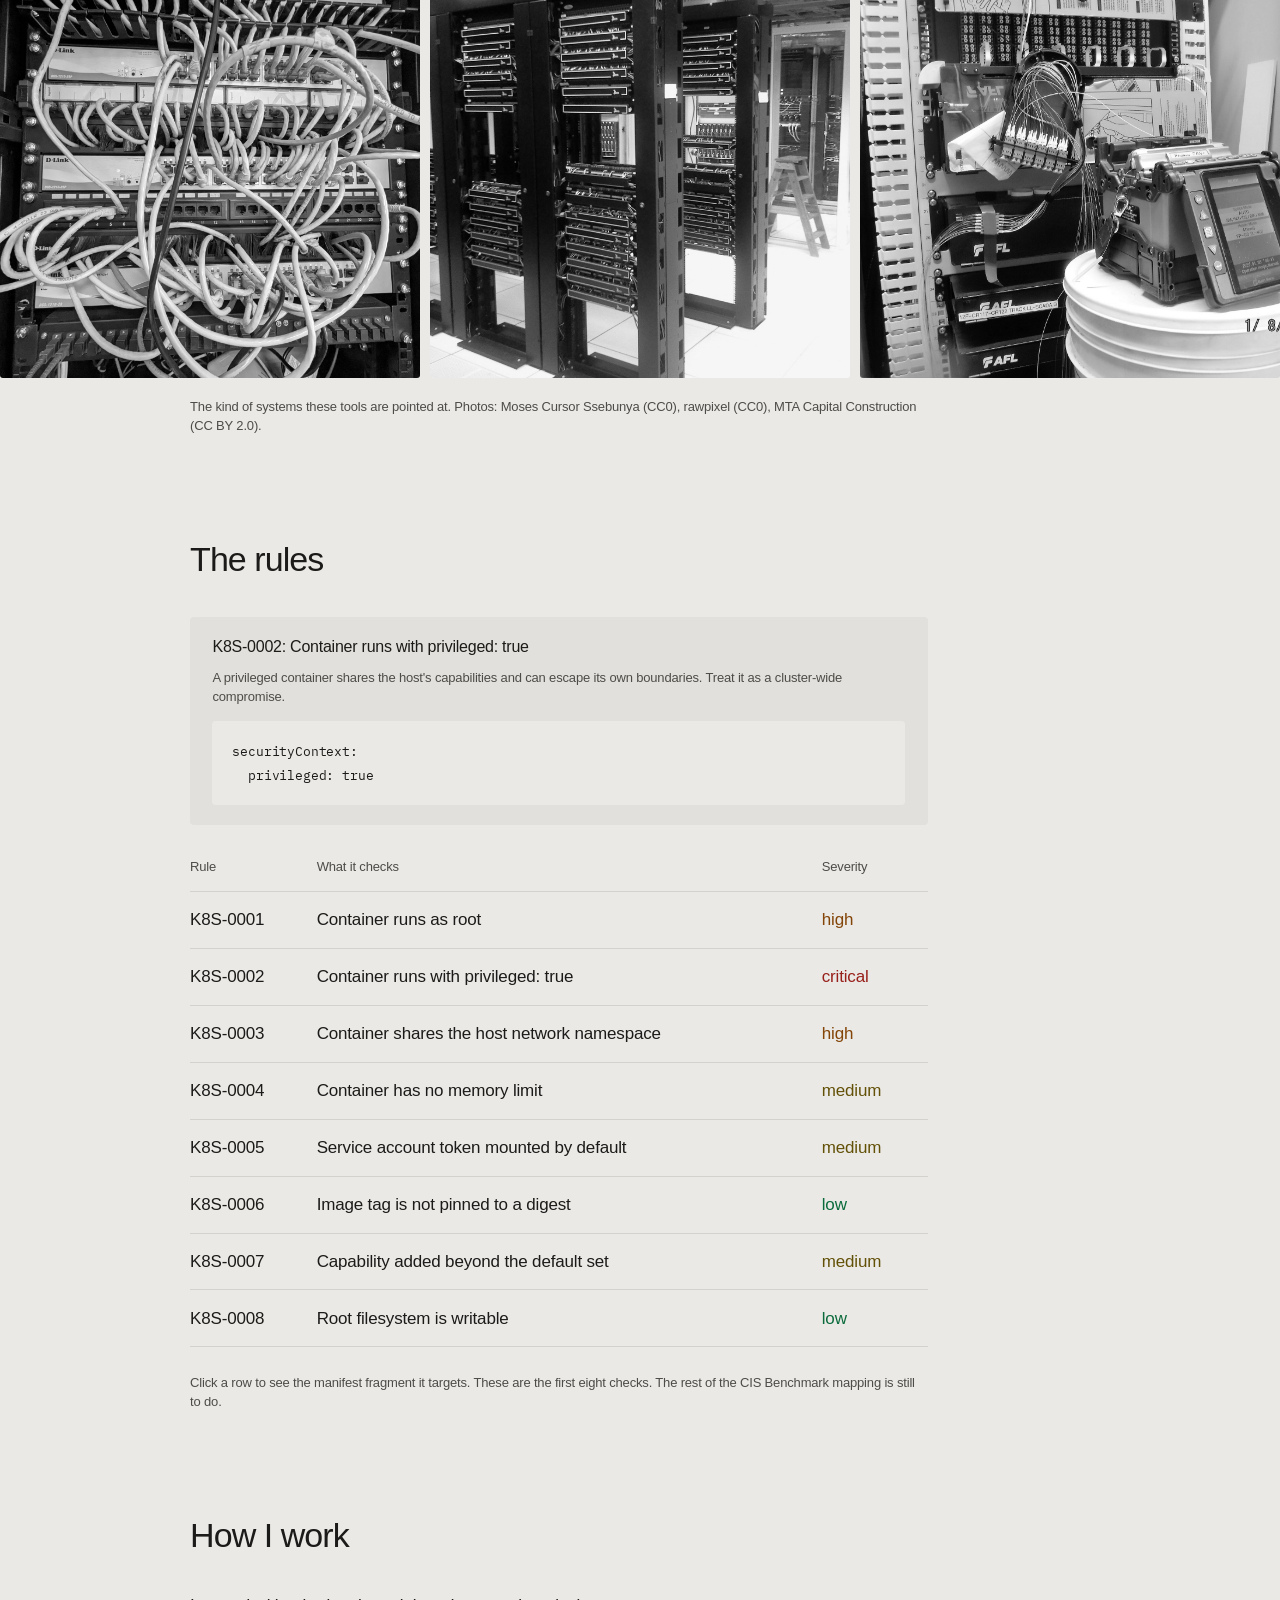
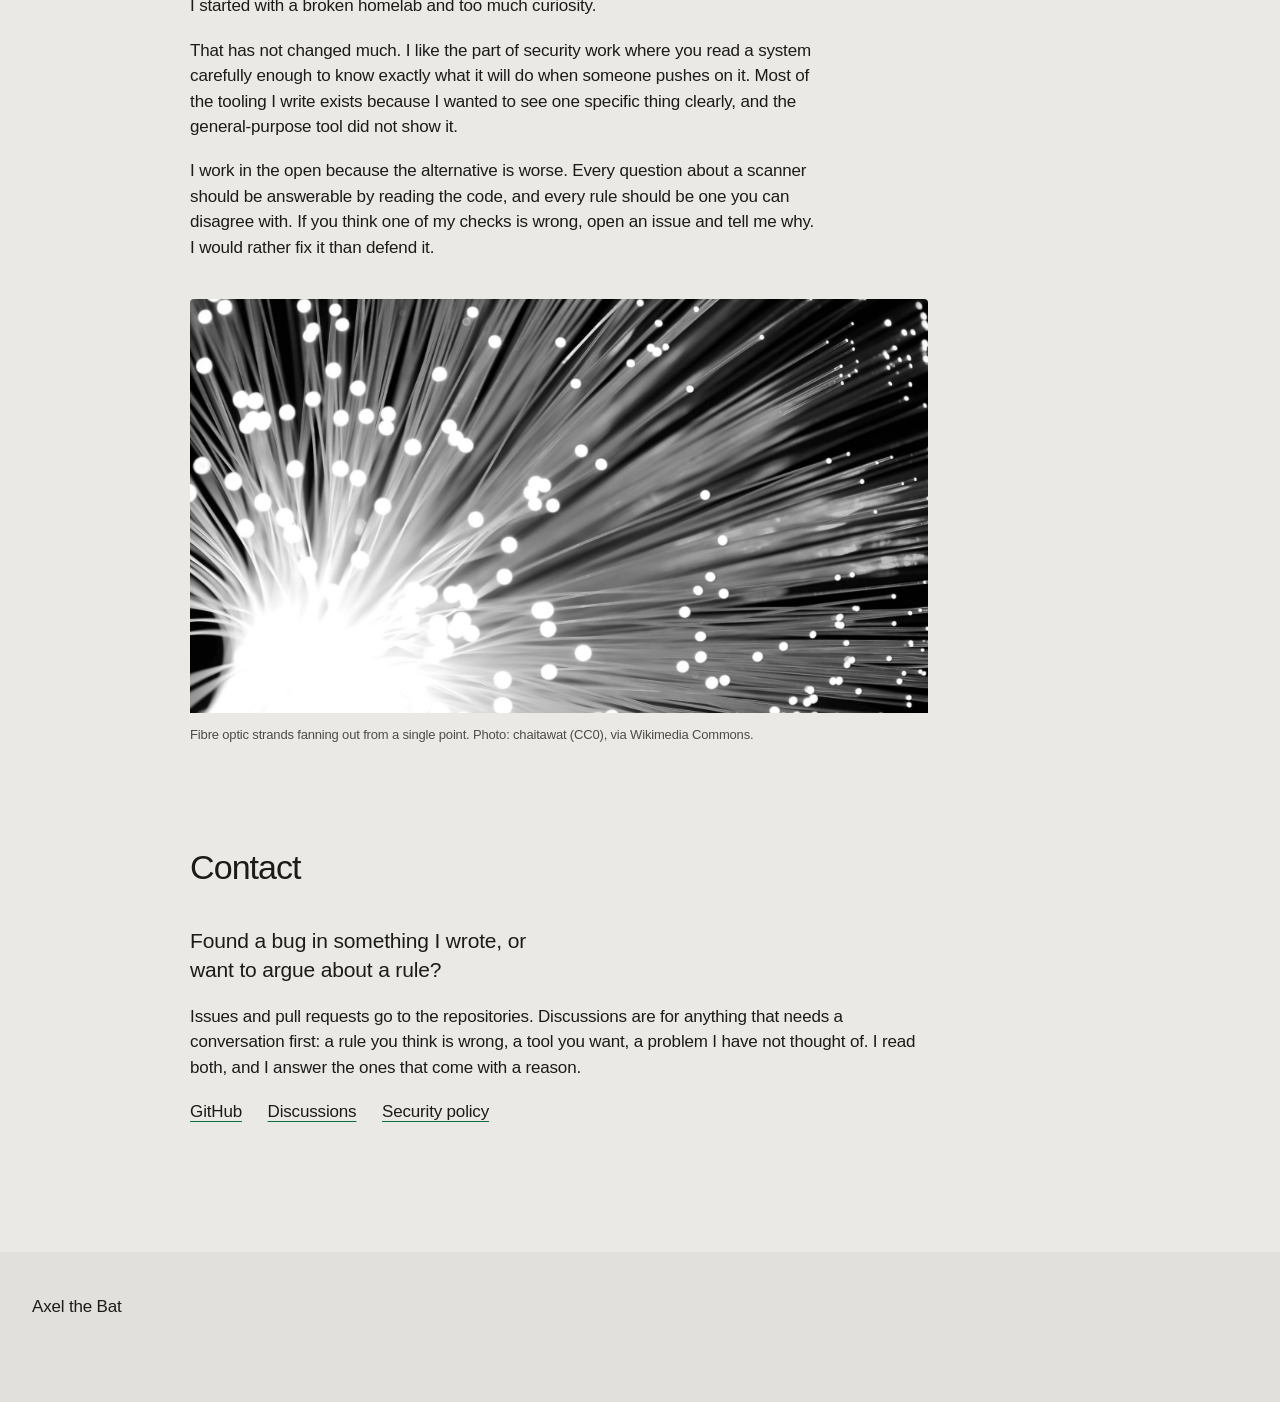
==== commit c77292d8: "Give the photographs a full-width band The column is narrow on purpose, so the empty ground belongs " ====
--- a/index.html
+++ b/index.html
@@ -24,7 +24,7 @@
 
   <header class="top">
     <h1 class="wordmark" data-reveal>Axel the Bat</h1>
-    <p class="tagline" data-reveal>Small tools for Linux systems: macOS virtual machines on a virtual GPU, and an auditor for Kubernetes manifests. Go, Rust and Python, MIT licensed.</p>
+    <p class="tagline" data-reveal>Small tools for Linux systems: macOS virtual machines on a virtual GPU, and a Kubernetes manifest auditor. MIT licensed.</p>
   </header>
 
   <main>
@@ -102,17 +102,21 @@
           <span class="year">2026</span>
         </div>
 
-        <div class="strip">
-          <figure data-reveal>
-            <img src="assets/a-messy-network-server-room-showing-wires.jpg" width="1542" height="2048" loading="lazy" decoding="async" alt="A rack of network switches with dozens of white ethernet cables patched into the front panel">
-          </figure>
-          <figure data-reveal>
-            <img src="assets/free-computer-server-room-image.webp" width="1024" height="768" loading="lazy" decoding="async" alt="Rows of black server racks with blue cabling in a data centre">
-          </figure>
-          <figure data-reveal>
-            <img src="assets/splicing-of-the-fiber-optic-cables-for.jpg" width="1920" height="1440" loading="lazy" decoding="async" alt="A fibre optic patch panel with a fibre fusion splicer open in front of it">
-          </figure>
-        </div>
+      </div>
+
+      <div class="band" data-reveal>
+        <figure>
+          <img src="assets/a-messy-network-server-room-showing-wires.jpg" width="1542" height="2048" loading="lazy" decoding="async" alt="A rack of network switches with dozens of white ethernet cables patched into the front panel">
+        </figure>
+        <figure>
+          <img src="assets/free-computer-server-room-image.webp" width="1024" height="768" loading="lazy" decoding="async" alt="Rows of black server racks with blue cabling in a data centre">
+        </figure>
+        <figure>
+          <img src="assets/splicing-of-the-fiber-optic-cables-for.jpg" width="1920" height="1440" loading="lazy" decoding="async" alt="A fibre optic patch panel with a fibre fusion splicer open in front of it">
+        </figure>
+      </div>
+
+      <div class="ledger">
         <p class="small muted" style="margin-top:1.2rem">The kind of systems these tools are pointed at. Photos: Moses Cursor Ssebunya (CC0), rawpixel (CC0), MTA Capital Construction (CC BY 2.0).</p>
       </div>
     </section>
--- a/assets/style.css
+++ b/assets/style.css
@@ -109,7 +109,7 @@
 .page { padding: 0 var(--gutter); }
 
 /* coluna de texto: measure curto, alinhada a 13% da viewport */
-.column { max-width: 58ch; margin-left: var(--offset); }
+.column { max-width: 66ch; margin-left: var(--offset); }
 
 /* coluna larga: tabelas, fotos e listas */
 .ledger { max-width: 78ch; margin-left: var(--offset); }
@@ -118,10 +118,10 @@
   .column, .ledger { margin-left: 0; }
 }
 
-.section { padding: 6rem 0 0; }
+.section { padding: 5rem 0 0; }
 
 @media (min-width: 900px) {
-  .section { padding: 8rem 0 0; }
+  .section { padding: 6.5rem 0 0; }
 }
 
 .section > h2 { margin-bottom: 2.4rem; max-width: 78ch; margin-left: var(--offset); }
@@ -167,17 +167,12 @@
   display: flex;
   flex-direction: column;
   align-items: center;
-  min-height: 72vh;
-  padding: 6vh 0 0;
-}
-
-@media (min-width: 900px) {
-  .hero { padding-top: 9vh; }
+  padding: 4vh 0 0;
 }
 
 .plinth {
-  width: min(440px, 74vw);
-  min-height: 200px;
+  width: min(520px, 78vw);
+  min-height: 300px;
   background: var(--surface);
   border-radius: 24px;
   padding: 32px 38px;
@@ -186,7 +181,7 @@
 
 .finding {
   grid-area: 1 / 1;
-  align-content: start;
+  align-content: center;
   opacity: 0;
   transition: opacity 420ms ease;
   pointer-events: none;
@@ -274,25 +269,27 @@
   .ledger-row .kind { grid-column: 1 / -1; }
 }
 
-.strip {
+/* faixa de fotos que ocupa a largura inteira da tela */
+.band {
   display: grid;
   grid-template-columns: repeat(3, 1fr);
   gap: 0.6rem;
-  margin-top: 2.6rem;
-}
-
-.strip figure { margin: 0; overflow: hidden; border-radius: 3px; }
-.strip img {
+  margin: 2.8rem calc(50% - 50vw) 0;
+  width: 100vw;
+}
+
+.band figure { margin: 0; overflow: hidden; border-radius: 3px; }
+.band img {
   width: 100%;
-  aspect-ratio: 4 / 3;
+  aspect-ratio: 1 / 1;
   object-fit: cover;
   filter: grayscale(1);
   transition: transform 400ms ease;
 }
-.strip figure:hover img { transform: scale(1.04); }
+.band figure:hover img { transform: scale(1.04); }
 
 @media (max-width: 620px) {
-  .strip { grid-template-columns: 1fr; }
+  .band { grid-template-columns: 1fr; }
 }
 
 /* tabela de regras */
@@ -304,12 +301,12 @@
   font-weight: 500;
   font-size: var(--step-small);
   color: var(--muted);
-  padding: 0 1rem 0.7rem 0;
+  padding: 0 1rem 0.9rem 0;
   border-bottom: 1px solid var(--surface-2);
 }
 
 .rules td {
-  padding: 0.75rem 1rem 0.75rem 0;
+  padding: 0.95rem 1rem 0.95rem 0;
   border-bottom: 1px solid var(--surface-2);
   vertical-align: top;
 }
@@ -333,7 +330,7 @@
 
 /* texto corrido */
 
-.letter { max-width: 58ch; }
+.letter { max-width: 66ch; }
 .letter p + p { margin-top: 0; }
 .letter p:first-child { font-weight: 500; }
 
@@ -450,6 +447,6 @@
   .reveal { opacity: 1; transform: none; transition: none; }
   .finding { transition: none; }
   .figure-wide img { animation: none; }
-  .hero-action, .ledger-row, .post-list li, .strip img { transition: none; }
-  .strip figure:hover img { transform: none; }
-}
+  .hero-action, .ledger-row, .post-list li, .band img { transition: none; }
+  .band figure:hover img { transform: none; }
+}
